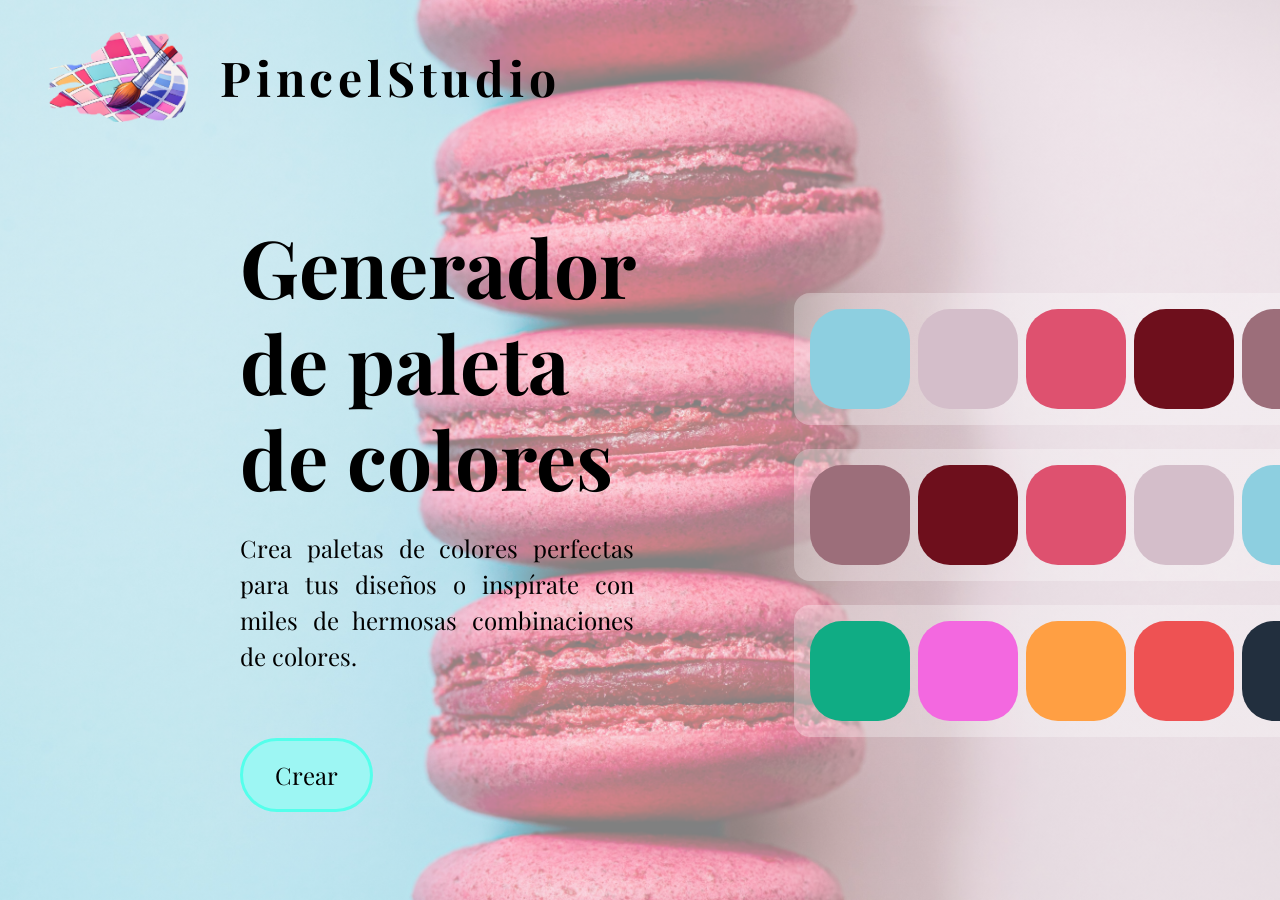
==== views/index.html @ 7c16cfb9 "feat: inicio proyecto" ====
<!DOCTYPE html>
<html lang="en">
<head>
    <meta charset="UTF-8">
    <meta name="viewport" content="width=device-width, initial-scale=1.0">
    <link rel="icon" href = "../img/Favicon.png">
    <link rel="stylesheet" href="../css/reset.css">
    <link rel="stylesheet" href="../css/style.css">
    <link href="https://fonts.googleapis.com/css2?family=Playfair+Display&display=swap" rel="stylesheet">
    <script></script>
    <title>PincelStudio</title>
</head>
<body>
    <header>
        <img class="logoPrimary" src="../img/logo.png" alt="Logo de pincel">
        <h1>PincelStudio</h1>
    </header>

    <main>
        <section class="container">
            <div class="text">
            <h2>Generador de paleta de colores</h2>
            <p>Crea paletas de colores perfectas para tus diseños o inspírate con miles de hermosas combinaciones de colores.</p>
            <button id = "createButton">Crear</button>
            </div>
            <div class="palettes">
                <div class="palette">
                    <div class="color"></div>
                    <div class="color"></div>
                    <div class="color"></div>
                    <div class="color"></div>
                    <div class="color"></div>
                </div>
                <div class="palette">
                    <div class="color"></div>
                    <div class="color"></div>
                    <div class="color"></div>
                    <div class="color"></div>
                    <div class="color"></div>
                </div>
                <div class="palette">
                    <div class="color"></div>
                    <div class="color"></div>
                    <div class="color"></div>
                    <div class="color"></div>
                    <div class="color"></div>
                </div>
            </div> 
        </section>
    </main>

    <footer>
    </footer>
</body>
</html>
---- css/style.css ----
body {
    background:linear-gradient(rgba(255,255,255,0.5), rgba(255,255,255,0.5)), 
    url(../img/fondodepantalla.jpg);
    background-size: cover;
    background-position: center;
    background-repeat: no-repeat;
    font-family: 'Playfair Display', serif;
    font-size: 1.5rem;
}

h1 {
    letter-spacing: 0.1em;
}

.logoPrimary{
    width: 100%;
    max-width: 140px;

}

header {
    display: flex;
    align-items: center;
    padding: 2rem 3rem;
    gap: 2rem;
}

main {
    margin-left: 15rem;
    margin-top: 4rem;
}
h2 {
    font-size: 5rem;
    line-height: 1.2;
}

p {
    margin-top: 1.5rem;
    max-width: 400px;
    text-align: justify;
}

#createButton {
    margin-top: 4rem;
    border: 3px solid rgb(84, 255, 235) ;
    border-radius: 40px;
    padding: 1rem 2rem;
    color: rgb(0, 0, 0);
    background-color: rgb(157, 246, 243);
    
}

/* Decoracion paletas de colores */

.palettes {
    display: flex;
    flex-direction: column;
    gap: 1.5rem;

}
.palette {
    display: flex;
    gap: 0.5rem;
    background: white;
    padding: 1rem;
    border-radius: 1rem;
    background: linear-gradient(rgba(255,255,255,0.3), rgba(255,255,255,0.3));

}

.palette:hover {
    transform: translateY(-5px);
    box-shadow: 0 15px 30px rgba(0,0,0,0.15);
}

/* 🔹 COLORES */

.color {
    width: 100px;
    height:100px;
    border-radius: 2rem;
}

/* 🔹 COLORES DE PRUEBA */
/* PALETA 1 */
.palette:nth-child(1) .color:nth-child(1) { background: #8dcfe0; }
.palette:nth-child(1) .color:nth-child(2) { background: #d4beca; }
.palette:nth-child(1) .color:nth-child(3) { background: #de516f; }
.palette:nth-child(1) .color:nth-child(4) { background: #6e0f1c; }
.palette:nth-child(1) .color:nth-child(5) { background: #9c6e7a; }

/* PALETA 2 */
.palette:nth-child(2) .color:nth-child(1) { background: #9c6e7a; }
.palette:nth-child(2) .color:nth-child(2) { background: #6e0f1c; }
.palette:nth-child(2) .color:nth-child(3) { background: #de516f; }
.palette:nth-child(2) .color:nth-child(4) { background: #d4beca; }
.palette:nth-child(2) .color:nth-child(5) { background: #8dcfe0; }

/* PALETA 3 */
.palette:nth-child(3) .color:nth-child(1) { background: #10ac84; }
.palette:nth-child(3) .color:nth-child(2) { background: #f368e0; }
.palette:nth-child(3) .color:nth-child(3) { background: #ff9f43; }
.palette:nth-child(3) .color:nth-child(4) { background: #ee5253; }
.palette:nth-child(3) .color:nth-child(5) { background: #222f3e; }

.container {
    display: flex;
    gap: 10rem;
    max-width: 1400px;
    align-items: center; 
}
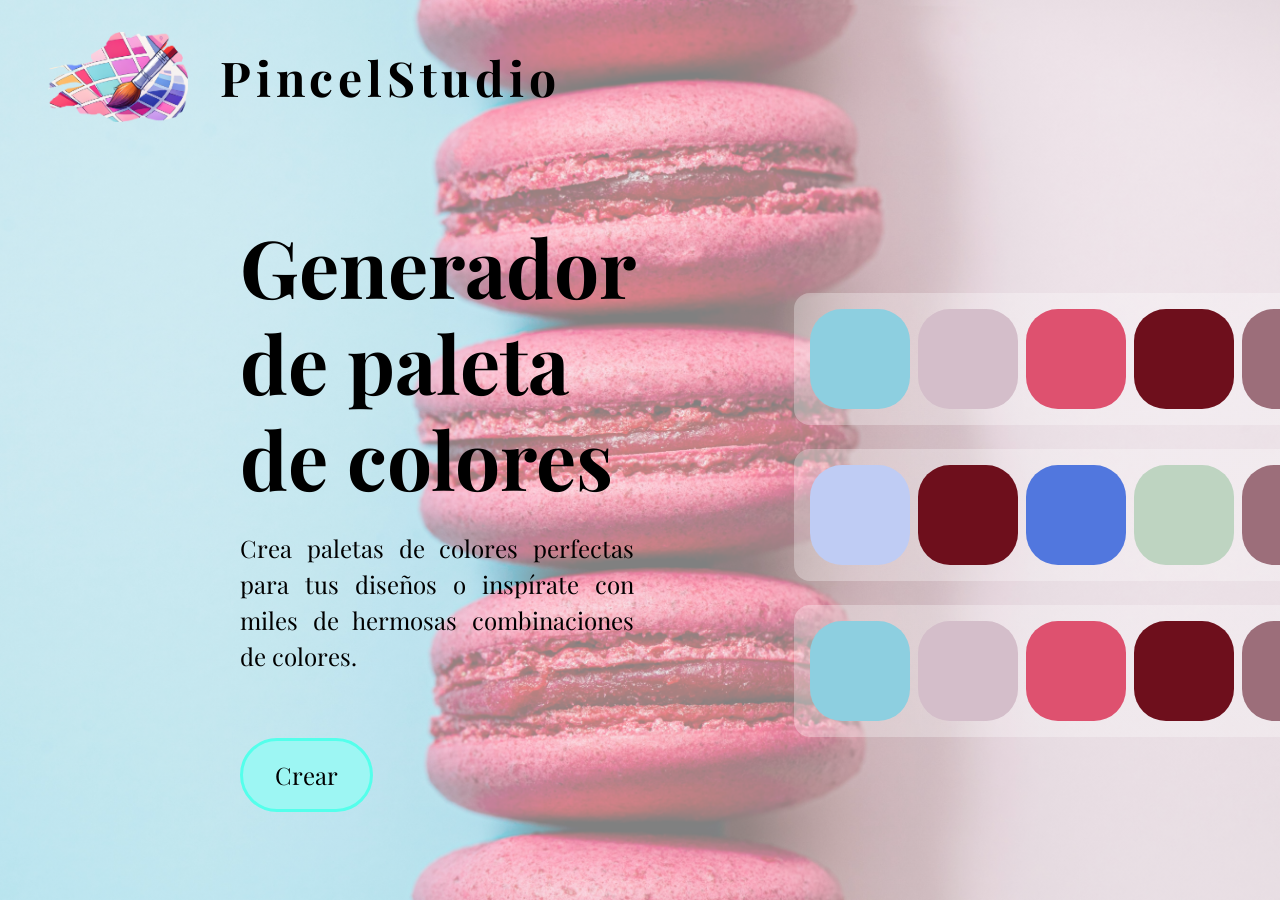
==== commit faa950fb: "Feat: Agregue movimiento a la paleta de colores clear" ====
--- a/views/index.html
+++ b/views/index.html
@@ -25,25 +25,46 @@
             </div>
             <div class="palettes">
                 <div class="palette">
-                    <div class="color"></div>
-                    <div class="color"></div>
-                    <div class="color"></div>
-                    <div class="color"></div>
-                    <div class="color"></div>
+                    <div class="palette-track">
+                    <div class="color" style="background:#8dcfe0"></div>
+                    <div class="color" style="background:#d4beca"></div>
+                    <div class="color" style="background:#de516f"></div>
+                    <div class="color" style="background:#6e0f1c"></div>
+                    <div class="color" style="background:#9c6e7a"></div>
+                    <div class="color" style="background:#8dcfe0"></div>
+                    <div class="color" style="background:#d4beca"></div>
+                    <div class="color" style="background:#de516f"></div>
+                    <div class="color" style="background:#6e0f1c"></div>
+                    <div class="color" style="background:#9c6e7a"></div>
+                </div>
                 </div>
                 <div class="palette">
-                    <div class="color"></div>
-                    <div class="color"></div>
-                    <div class="color"></div>
-                    <div class="color"></div>
-                    <div class="color"></div>
+                    <div class="palette-track">
+                    <div class="color" style="background:#bfccf4"></div>
+                    <div class="color" style="background:#6e0f1c"></div>
+                    <div class="color" style="background:#5177de"></div>
+                    <div class="color" style="background:#bed4c1"></div>
+                    <div class="color" style="background:#9c6e7a"></div>
+                    <div class="color" style="background:#e0a28d"></div>
+                    <div class="color" style="background:#e0e08d"></div>
+                    <div class="color" style="background:#dec9516b"></div>
+                    <div class="color" style="background:#5e6e0f"></div>
+                    <div class="color" style="background:#9c7a6e"></div>
+                </div>
                 </div>
                 <div class="palette">
-                    <div class="color"></div>
-                    <div class="color"></div>
-                    <div class="color"></div>
-                    <div class="color"></div>
-                    <div class="color"></div>
+                    <div class="palette-track">
+                    <div class="color" style="background:#8dcfe0"></div>
+                    <div class="color" style="background:#d4beca"></div>
+                    <div class="color" style="background:#de516f"></div>
+                    <div class="color" style="background:#6e0f1c"></div>
+                    <div class="color" style="background:#9c6e7a"></div>
+                    <div class="color" style="background:#8dcfe0"></div>
+                    <div class="color" style="background:#d4beca"></div>
+                    <div class="color" style="background:#de516f"></div>
+                    <div class="color" style="background:#6e0f1c"></div>
+                    <div class="color" style="background:#9c6e7a"></div>
+                </div>
                 </div>
             </div> 
         </section>
--- a/css/style.css
+++ b/css/style.css
@@ -52,6 +52,12 @@
 
 /* Decoracion paletas de colores */
 
+.container {
+    display: flex;
+    gap: 10rem;
+    max-width: 1400px;
+    align-items: center; 
+}
 .palettes {
     display: flex;
     flex-direction: column;
@@ -65,47 +71,28 @@
     padding: 1rem;
     border-radius: 1rem;
     background: linear-gradient(rgba(255,255,255,0.3), rgba(255,255,255,0.3));
-
+    overflow: hidden; 
+    max-width: 570px;
 }
 
+.palette-track {
+    display: flex;
+    gap: 0.5rem;
+    width: max-content;
+    animation: slide-left 15s linear infinite;
+} 
+@keyframes slide-left {
+    0%   { transform: translateX(0); }
+    100% { transform: translateX(-50%); }
+}
 .palette:hover {
     transform: translateY(-5px);
     box-shadow: 0 15px 30px rgba(0,0,0,0.15);
 }
 
-/* 🔹 COLORES */
 
 .color {
     width: 100px;
     height:100px;
     border-radius: 2rem;
 }
-
-/* 🔹 COLORES DE PRUEBA */
-/* PALETA 1 */
-.palette:nth-child(1) .color:nth-child(1) { background: #8dcfe0; }
-.palette:nth-child(1) .color:nth-child(2) { background: #d4beca; }
-.palette:nth-child(1) .color:nth-child(3) { background: #de516f; }
-.palette:nth-child(1) .color:nth-child(4) { background: #6e0f1c; }
-.palette:nth-child(1) .color:nth-child(5) { background: #9c6e7a; }
-
-/* PALETA 2 */
-.palette:nth-child(2) .color:nth-child(1) { background: #9c6e7a; }
-.palette:nth-child(2) .color:nth-child(2) { background: #6e0f1c; }
-.palette:nth-child(2) .color:nth-child(3) { background: #de516f; }
-.palette:nth-child(2) .color:nth-child(4) { background: #d4beca; }
-.palette:nth-child(2) .color:nth-child(5) { background: #8dcfe0; }
-
-/* PALETA 3 */
-.palette:nth-child(3) .color:nth-child(1) { background: #10ac84; }
-.palette:nth-child(3) .color:nth-child(2) { background: #f368e0; }
-.palette:nth-child(3) .color:nth-child(3) { background: #ff9f43; }
-.palette:nth-child(3) .color:nth-child(4) { background: #ee5253; }
-.palette:nth-child(3) .color:nth-child(5) { background: #222f3e; }
-
-.container {
-    display: flex;
-    gap: 10rem;
-    max-width: 1400px;
-    align-items: center; 
-}
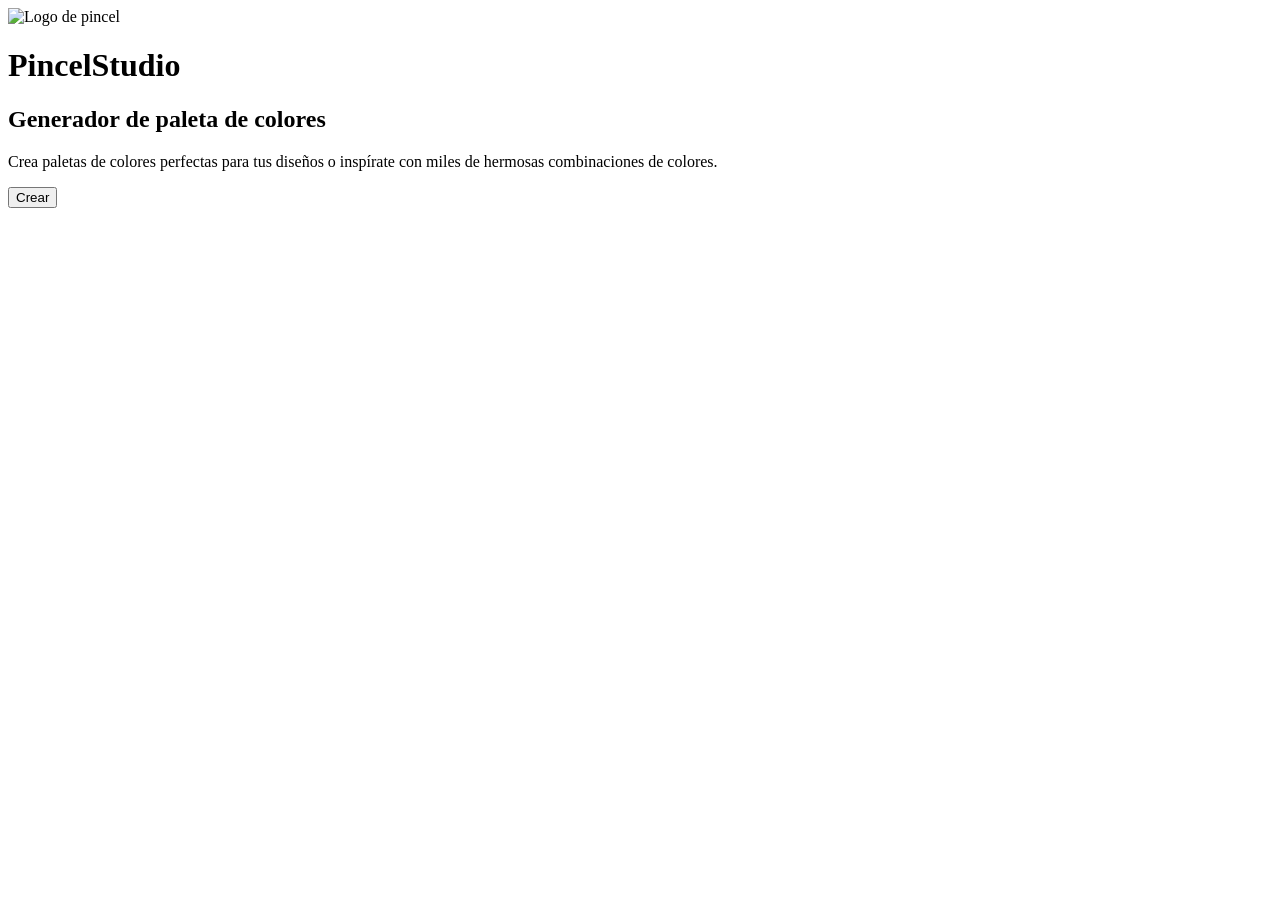
==== commit c71c91b6: "feat:  Corregir nombre imagen fondo" ====
--- a/views/index.html
+++ b/views/index.html
@@ -3,16 +3,16 @@
 <head>
     <meta charset="UTF-8">
     <meta name="viewport" content="width=device-width, initial-scale=1.0">
-    <link rel="icon" href = "../img/Favicon.png">
-    <link rel="stylesheet" href="../css/reset.css">
-    <link rel="stylesheet" href="../css/style.css">
+    <link rel="icon" href = "img/Favicon.png">
+    <link rel="stylesheet" href="css/reset.css">
+    <link rel="stylesheet" href="css/style.css">
     <link href="https://fonts.googleapis.com/css2?family=Playfair+Display&display=swap" rel="stylesheet">
     <script></script>
     <title>PincelStudio</title>
 </head>
 <body>
     <header>
-        <img class="logoPrimary" src="../img/logo.png" alt="Logo de pincel">
+        <img class="logoPrimary" src="img/logo.png" alt="Logo de pincel">
         <h1>PincelStudio</h1>
     </header>
 
@@ -21,7 +21,7 @@
             <div class="text">
             <h2>Generador de paleta de colores</h2>
             <p>Crea paletas de colores perfectas para tus diseños o inspírate con miles de hermosas combinaciones de colores.</p>
-            <button id = "createButton">Crear</button>
+            <a href="crear.html"> <button id="createButton">Crear</button></a>
             </div>
             <div class="palettes">
                 <div class="palette">
